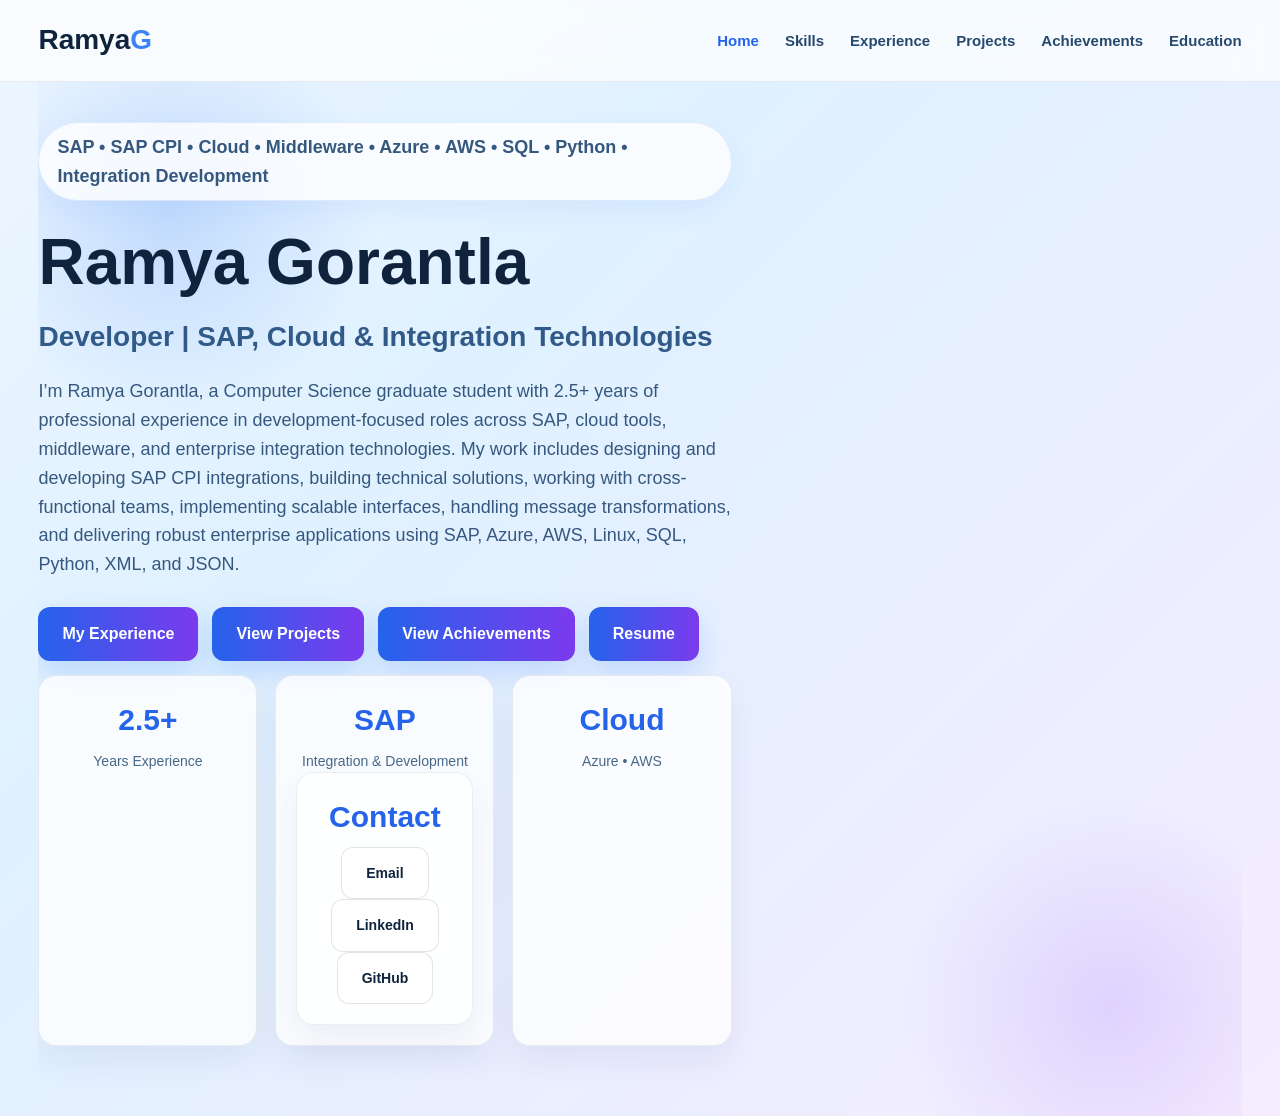
==== index.html @ f5496188 "Update index.html" ====
<!DOCTYPE html>
<html lang="en">
<head>
  <meta charset="UTF-8" />
  <meta name="viewport" content="width=device-width, initial-scale=1.0" />
  <title>Ramya Gorantla | Portfolio</title>
  <link rel="stylesheet" href="style.css" />
</head>
<body>

  <nav class="navbar">
    <div class="nav-container">
      <div class="logo">Ramya<span>G</span></div>
      <ul class="nav-links">
        <li><a class="active" href="index.html">Home</a></li>
        <li><a href="skills.html">Skills</a></li>
        <li><a href="experience.html">Experience</a></li>
        <li><a href="projects.html">Projects</a></li>
        <li><a href="achievements.html">Achievements</a></li>
        <li><a href="education.html">Education</a></li>
      </ul>
    </div>
  </nav>

  <div class="container">
    <section class="hero">
      <div class="hero-left">
        <p class="tag">SAP • SAP CPI • Cloud • Middleware • Azure • AWS • SQL • Python • Integration Development</p>
        <h1>Ramya Gorantla</h1>
        <h2>Developer | SAP, Cloud & Integration Technologies</h2>
        <p>
          I’m Ramya Gorantla, a Computer Science graduate student with 2.5+ years of professional experience in development-focused roles across SAP, cloud tools, middleware, and enterprise integration technologies. 
          My work includes designing and developing SAP CPI integrations, building technical solutions, working with cross-functional teams, implementing scalable interfaces, handling message transformations, and delivering robust enterprise applications using SAP, Azure, AWS, Linux, SQL, Python, XML, and JSON.
        </p>

        <div class="hero-buttons">
          <a class="btn btn-primary" href="experience.html">My Experience</a>
          <a class="btn btn-primary" href="projects.html">View Projects</a>
          <a class="btn btn-primary" href="achievements.html">View Achievements</a>
          <a class="btn btn-primary" href="Ramya_Gorantla_Resume.pdf" target="_blank">Resume</a
          
        </div>

        <div class="quick-info">
          <div class="info-box">
            <h3>2.5+</h3>
            <p>Years Experience</p>
          </div>
          <div class="info-box">
            <h3>SAP</h3>
            <p>Integration & Development</p>
          <div class="info-box">
            <h3>Contact</h3>
            <p><a class="btn btn-secondary" href="mailto:ramyagorantla786@gmail.com">Email</a>
              <a class="btn btn-secondary" href="https://www.linkedin.com/in/ramya-gorantla-396429210">LinkedIn</a>
              <a class="btn btn-secondary" href="https://github.com/ramyagorantla-dev">GitHub</a></p>
          </div>
          </div>
          <div class="info-box">
            <h3>Cloud</h3>
            <p>Azure • AWS</p>
          </div>
          </div>
        </div>
</div>
</body>
</html>
---- style.css ----
* {
  margin: 0;
  padding: 0;
  box-sizing: border-box;
  font-family: "Segoe UI", Arial, sans-serif;
}

html {
  scroll-behavior: smooth;
}

body {
  background: linear-gradient(135deg, #eef6ff 0%, #dff1ff 35%, #f5ecff 100%);
  color: #10233d;
  line-height: 1.6;
  min-height: 100vh;
}

a {
  text-decoration: none;
  color: inherit;
}

.navbar {
  width: 100%;
  background: rgba(255, 255, 255, 0.7);
  backdrop-filter: blur(14px);
  border-bottom: 1px solid rgba(16, 35, 61, 0.08);
  position: sticky;
  top: 0;
  z-index: 1000;
}

.nav-container {
  width: 94%;
  max-width: 1400px;
  margin: auto;
  display: flex;
  justify-content: space-between;
  align-items: center;
  padding: 18px 0;
}

.logo {
  font-size: 28px;
  font-weight: 800;
  color: #10233d;
}

.logo span {
  color: #3b82f6;
}

.nav-links {
  list-style: none;
  display: flex;
  gap: 26px;
  flex-wrap: wrap;
}

.nav-links a {
  color: #28496e;
  font-size: 15px;
  font-weight: 600;
  transition: 0.3s ease;
}

.nav-links a:hover,
.nav-links a.active {
  color: #2563eb;
}

.container {
  width: 94%;
  max-width: 1400px;
  margin: auto;
}

.hero {
  min-height: calc(100vh - 80px);
  display: grid;
  grid-template-columns: 1.2fr 0.8fr;
  gap: 48px;
  align-items: center;
  padding: 40px 0;
  position: relative;
  overflow: hidden;
}

.hero::before {
  content: "";
  position: absolute;
  width: 420px;
  height: 420px;
  background: radial-gradient(circle, rgba(59,130,246,0.22), transparent 70%);
  top: -80px;
  left: -80px;
  border-radius: 50%;
}

.hero::after {
  content: "";
  position: absolute;
  width: 420px;
  height: 420px;
  background: radial-gradient(circle, rgba(139,92,246,0.18), transparent 70%);
  bottom: -100px;
  right: -80px;
  border-radius: 50%;
}

.hero-left,
.hero-right {
  position: relative;
  z-index: 2;
}

.tag {
  display: inline-block;
  padding: 10px 18px;
  background: rgba(255, 255, 255, 0.8);
  color: #2563eb;
  border: 1px solid rgba(37, 99, 235, 0.12);
  border-radius: 999px;
  margin-bottom: 20px;
  font-size: 14px;
  font-weight: 700;
  box-shadow: 0 10px 25px rgba(59,130,246,0.08);
}

.hero-left h1 {
  font-size: 64px;
  line-height: 1.05;
  margin-bottom: 18px;
  color: #10233d;
}

.hero-left h2 {
  color: #315a88;
  font-size: 28px;
  font-weight: 600;
  margin-bottom: 18px;
}

.hero-left p {
  color: #36587e;
  font-size: 18px;
  max-width: 760px;
  margin-bottom: 28px;
}

.hero-buttons {
  display: flex;
  gap: 14px;
  flex-wrap: wrap;
  margin-bottom: 30px;
}

.btn {
  display: inline-block;
  padding: 14px 24px;
  border-radius: 12px;
  font-weight: 700;
  transition: 0.3s ease;
}

.btn-primary {
  background: linear-gradient(90deg, #2563eb, #7c3aed);
  color: white;
  box-shadow: 0 12px 28px rgba(59,130,246,0.22);
}

.btn-primary:hover {
  transform: translateY(-2px);
}

.btn-secondary {
  border: 1px solid rgba(16, 35, 61, 0.12);
  color: #10233d;
  background: rgba(255, 255, 255, 0.75);
}

.btn-secondary:hover {
  background: white;
}

.quick-info {
  display: grid;
  grid-template-columns: repeat(3, 1fr);
  gap: 18px;
}

.info-box {
  background: rgba(255, 255, 255, 0.78);
  border: 1px solid rgba(16, 35, 61, 0.08);
  padding: 20px;
  border-radius: 18px;
  text-align: center;
  box-shadow: 0 16px 32px rgba(16,35,61,0.06);
}

.info-box h3 {
  color: #2563eb;
  font-size: 30px;
  margin-bottom: 6px;
}

.info-box p {
  margin: 0;
  font-size: 14px;
  color: #486887;
}

.profile-card {
  max-width: 390px;
  margin: auto;
  background: rgba(255, 255, 255, 0.8);
  border: 1px solid rgba(16, 35, 61, 0.08);
  border-radius: 28px;
  padding: 36px 30px;
  text-align: center;
  box-shadow: 0 22px 50px rgba(16,35,61,0.10);
}

.profile-circle {
  width: 118px;
  height: 118px;
  border-radius: 50%;
  background: linear-gradient(135deg, #2563eb, #7c3aed);
  display: flex;
  align-items: center;
  justify-content: center;
  margin: 0 auto 20px;
  font-size: 36px;
  font-weight: 800;
  color: white;
}

.profile-card h3 {
  font-size: 30px;
  margin-bottom: 8px;
  color: #10233d;
}

.profile-card p {
  color: #45678a;
  margin-bottom: 18px;
}

.profile-tags {
  display: flex;
  flex-wrap: wrap;
  gap: 10px;
  justify-content: center;
}

.profile-tags span {
  padding: 8px 12px;
  background: #eef6ff;
  border-radius: 999px;
  font-size: 13px;
  color: #28507d;
  border: 1px solid rgba(37,99,235,0.08);
}

.page-section {
  padding: 60px 0 80px;
  min-height: calc(100vh - 80px);
}

.page-title {
  font-size: 46px;
  margin-bottom: 14px;
  color: #10233d;
}

.page-subtitle {
  color: #496b90;
  font-size: 18px;
  margin-bottom: 34px;
}

.back-link {
  display: inline-flex;
  align-items: center;
  gap: 8px;
  margin-bottom: 22px;
  color: #2563eb;
  font-weight: 700;
  font-size: 16px;
}

.back-link:hover {
  color: #1d4ed8;
}

.grid-2 {
  display: grid;
  grid-template-columns: repeat(2, 1fr);
  gap: 26px;
}

.grid-3 {
  display: grid;
  grid-template-columns: repeat(3, 1fr);
  gap: 26px;
}

.card {
  background: rgba(255, 255, 255, 0.82);
  border: 1px solid rgba(16, 35, 61, 0.08);
  border-radius: 24px;
  padding: 30px;
  transition: 0.3s ease;
  box-shadow: 0 16px 34px rgba(16,35,61,0.06);
}

.card:hover {
  transform: translateY(-6px);
  box-shadow: 0 20px 40px rgba(16,35,61,0.10);
}

.card h3 {
  margin-bottom: 12px;
  color: #10233d;
}

.card h4 {
  margin-bottom: 10px;
  color: #2563eb;
  font-weight: 700;
}

.card p,
.card li {
  color: #46698d;
}

.card ul {
  padding-left: 18px;
}

.card li {
  margin-bottom: 10px;
}

.project-link {
  display: inline-block;
  margin-top: 18px;
  padding: 12px 18px;
  background: linear-gradient(90deg, #2563eb, #7c3aed);
  color: #ffffff;
  font-weight: 700;
  border-radius: 12px;
  box-shadow: 0 10px 24px rgba(37,99,235,0.18);
}

.project-link:hover {
  transform: translateY(-2px);
}

.footer {
  text-align: center;
  padding: 24px 0 36px;
  color: #5a7595;
  font-size: 14px;
}

@media (max-width: 992px) {
  .hero,
  .grid-2,
  .grid-3,
  .quick-info {
    grid-template-columns: 1fr;
  }

  .nav-container {
    flex-direction: column;
    gap: 14px;
  }

  .hero-left h1 {
    font-size: 46px;
  }

  .hero {
    min-height: auto;
    padding: 50px 0;
  }
}

@media (max-width: 576px) {
  .hero-left h1 {
    font-size: 36px;
  }

  .page-title {
    font-size: 34px;
  }

  .hero-left h2 {
    font-size: 22px;
  }

  .container,
  .nav-container {
    width: 92%;
  }
}
.contact-links{
display:flex;
gap:15px;
margin-top:20px;
}

.contact-links a{
padding:10px 18px;
background:linear-gradient(135deg,#2563eb,#7c3aed);
color:white;
border-radius:8px;
text-decoration:none;
font-weight:600;
transition:0.3s;
}

.contact-links a:hover{
transform:translateY(-2px);
box-shadow:0 6px 15px rgba(0,0,0,0.2);
}
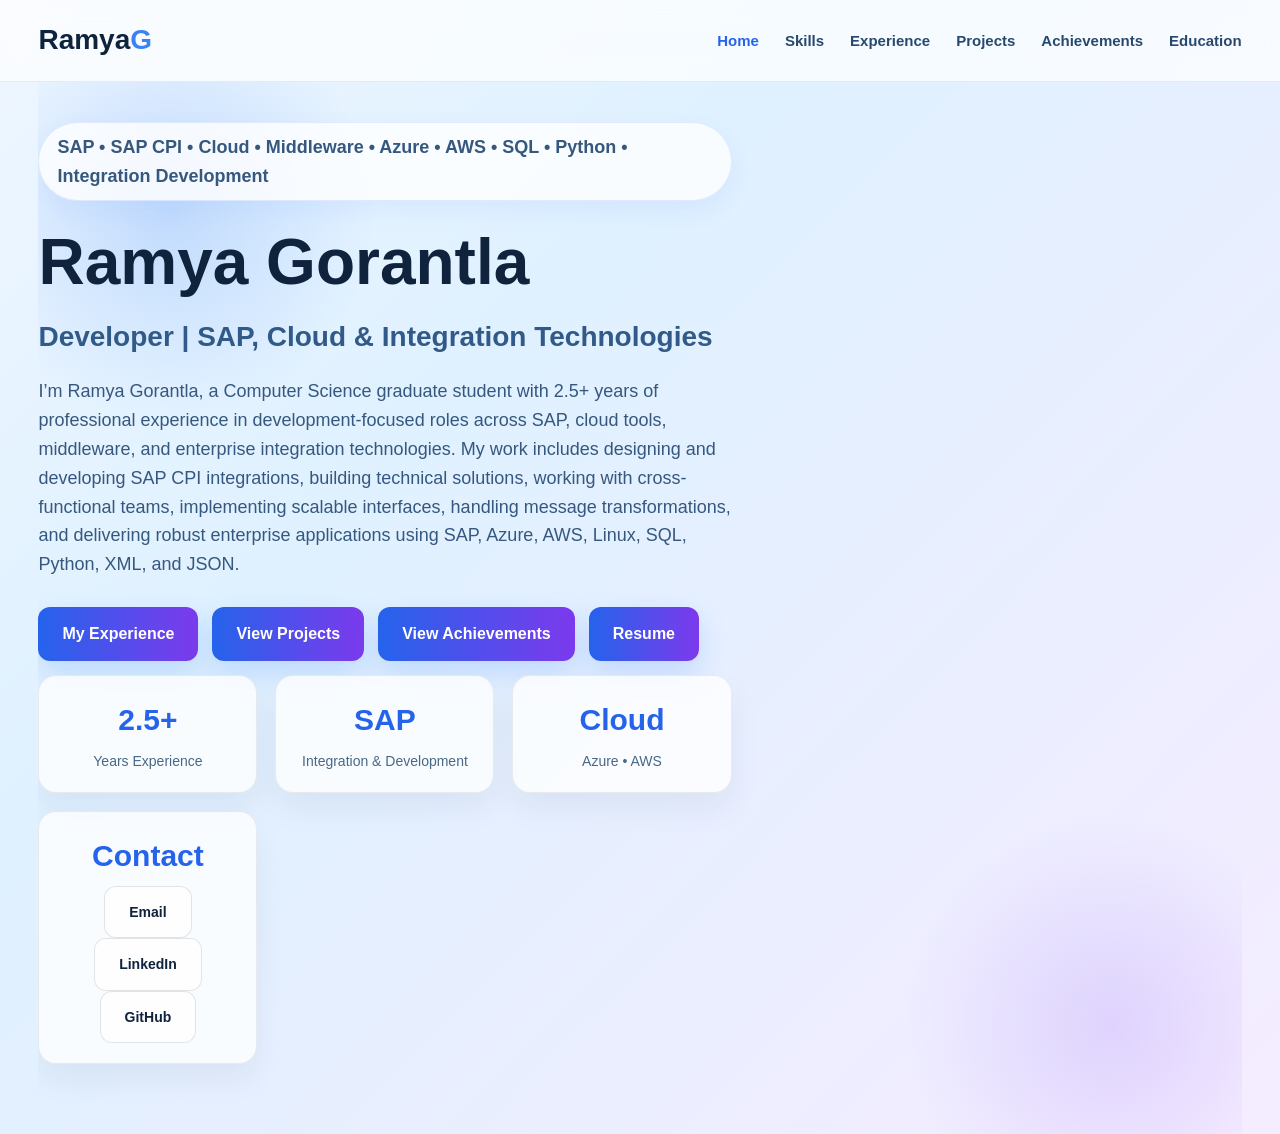
==== commit 2b94442d: "Update index.html" ====
--- a/index.html
+++ b/index.html
@@ -41,7 +41,7 @@
           
         </div>
 
-        <div class="quick-info">
+          <div class="quick-info">
           <div class="info-box">
             <h3>2.5+</h3>
             <p>Years Experience</p>
@@ -49,19 +49,19 @@
           <div class="info-box">
             <h3>SAP</h3>
             <p>Integration & Development</p>
+          </div>
+          <div class="info-box">
+            <h3>Cloud</h3>
+            <p>Azure • AWS</p>
+          </div>
           <div class="info-box">
             <h3>Contact</h3>
             <p><a class="btn btn-secondary" href="mailto:ramyagorantla786@gmail.com">Email</a>
               <a class="btn btn-secondary" href="https://www.linkedin.com/in/ramya-gorantla-396429210">LinkedIn</a>
               <a class="btn btn-secondary" href="https://github.com/ramyagorantla-dev">GitHub</a></p>
           </div>
-          </div>
-          <div class="info-box">
-            <h3>Cloud</h3>
-            <p>Azure • AWS</p>
-          </div>
-          </div>
         </div>
-</div>
+      </div>
+</body>
 </body>
 </html>
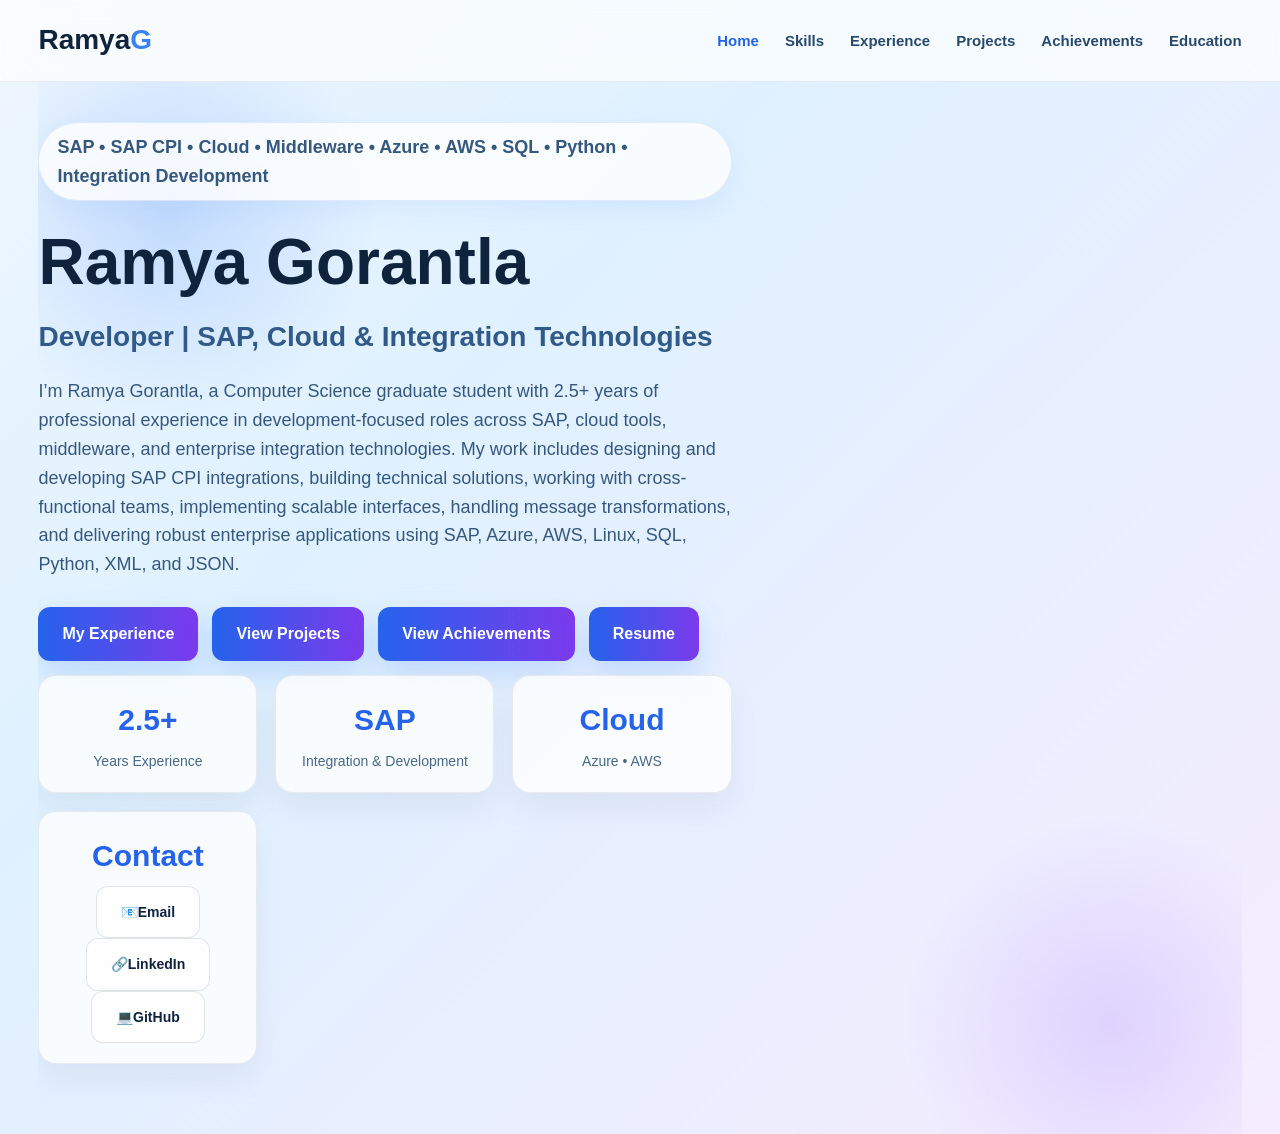
==== commit 4cabd243: "Update index.html" ====
--- a/index.html
+++ b/index.html
@@ -56,9 +56,9 @@
           </div>
           <div class="info-box">
             <h3>Contact</h3>
-            <p><a class="btn btn-secondary" href="mailto:ramyagorantla786@gmail.com">Email</a>
-              <a class="btn btn-secondary" href="https://www.linkedin.com/in/ramya-gorantla-396429210">LinkedIn</a>
-              <a class="btn btn-secondary" href="https://github.com/ramyagorantla-dev">GitHub</a></p>
+            <p><a class="btn btn-secondary" href="mailto:ramyagorantla786@gmail.com">📧Email</a>
+              <a class="btn btn-secondary" href="https://www.linkedin.com/in/ramya-gorantla-396429210">🔗LinkedIn</a>
+              <a class="btn btn-secondary" href="https://github.com/ramyagorantla-dev">💻GitHub</a></p>
           </div>
         </div>
       </div>
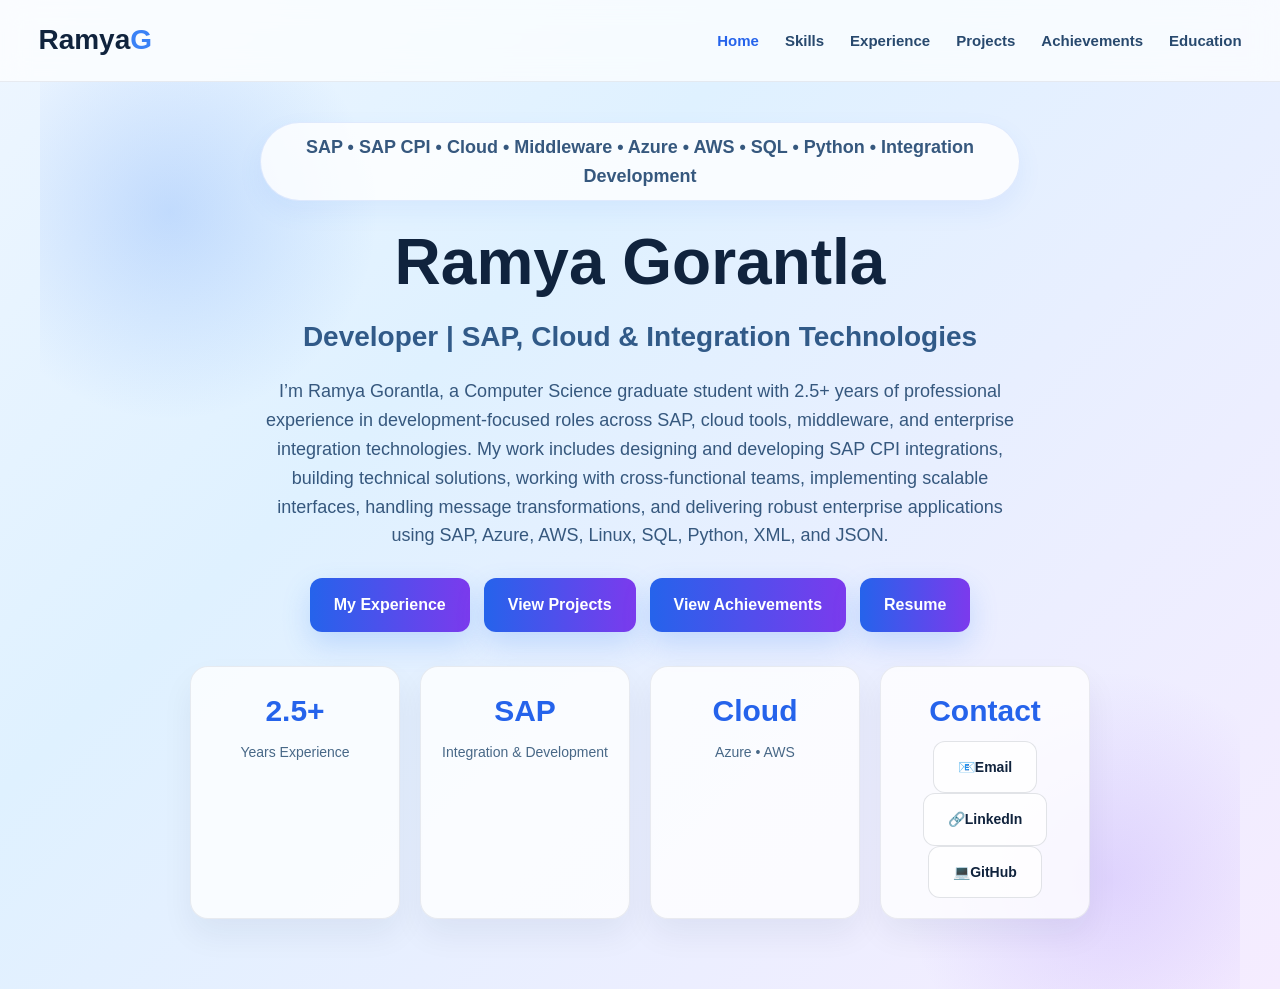
==== commit 60c1bc4f: "Update index.html" ====
--- a/index.html
+++ b/index.html
@@ -56,9 +56,10 @@
           </div>
           <div class="info-box">
             <h3>Contact</h3>
-            <p><a class="btn btn-secondary" href="mailto:ramyagorantla786@gmail.com">📧Email</a>
+            <p><a class="btn btn-secondary" href="mailto:ramyagorantla786@gmail.com">📧Email</a> 
               <a class="btn btn-secondary" href="https://www.linkedin.com/in/ramya-gorantla-396429210">🔗LinkedIn</a>
-              <a class="btn btn-secondary" href="https://github.com/ramyagorantla-dev">💻GitHub</a></p>
+              <a class="btn btn-secondary" href="https://github.com/ramyagorantla-dev">💻GitHub</a>
+            </p>
           </div>
         </div>
       </div>
--- a/style.css
+++ b/style.css
@@ -1,429 +1,397 @@
-* {
-  margin: 0;
-  padding: 0;
-  box-sizing: border-box;
-  font-family: "Segoe UI", Arial, sans-serif;
-}
-
-html {
-  scroll-behavior: smooth;
-}
-
-body {
-  background: linear-gradient(135deg, #eef6ff 0%, #dff1ff 35%, #f5ecff 100%);
-  color: #10233d;
-  line-height: 1.6;
-  min-height: 100vh;
-}
-
-a {
-  text-decoration: none;
-  color: inherit;
-}
-
-.navbar {
-  width: 100%;
-  background: rgba(255, 255, 255, 0.7);
-  backdrop-filter: blur(14px);
-  border-bottom: 1px solid rgba(16, 35, 61, 0.08);
-  position: sticky;
-  top: 0;
-  z-index: 1000;
-}
-
-.nav-container {
-  width: 94%;
-  max-width: 1400px;
-  margin: auto;
-  display: flex;
-  justify-content: space-between;
-  align-items: center;
-  padding: 18px 0;
-}
-
-.logo {
-  font-size: 28px;
-  font-weight: 800;
-  color: #10233d;
-}
-
-.logo span {
-  color: #3b82f6;
-}
-
-.nav-links {
-  list-style: none;
-  display: flex;
-  gap: 26px;
-  flex-wrap: wrap;
-}
-
-.nav-links a {
-  color: #28496e;
-  font-size: 15px;
-  font-weight: 600;
-  transition: 0.3s ease;
+*{
+margin:0;
+padding:0;
+box-sizing:border-box;
+font-family:"Segoe UI",Arial,sans-serif;
+}
+
+html{
+scroll-behavior:smooth;
+}
+
+body{
+background:linear-gradient(135deg,#eef6ff 0%,#dff1ff 35%,#f5ecff 100%);
+color:#10233d;
+line-height:1.6;
+min-height:100vh;
+}
+
+a{
+text-decoration:none;
+color:inherit;
+}
+
+.navbar{
+width:100%;
+background:rgba(255,255,255,0.7);
+backdrop-filter:blur(14px);
+border-bottom:1px solid rgba(16,35,61,0.08);
+position:sticky;
+top:0;
+z-index:1000;
+}
+
+.nav-container{
+width:94%;
+max-width:1400px;
+margin:auto;
+display:flex;
+justify-content:space-between;
+align-items:center;
+padding:18px 0;
+}
+
+.logo{
+font-size:28px;
+font-weight:800;
+color:#10233d;
+}
+
+.logo span{
+color:#3b82f6;
+}
+
+.nav-links{
+list-style:none;
+display:flex;
+gap:26px;
+flex-wrap:wrap;
+}
+
+.nav-links a{
+color:#28496e;
+font-size:15px;
+font-weight:600;
+transition:0.3s ease;
 }
 
 .nav-links a:hover,
-.nav-links a.active {
-  color: #2563eb;
-}
-
-.container {
-  width: 94%;
-  max-width: 1400px;
-  margin: auto;
-}
-
-.hero {
-  min-height: calc(100vh - 80px);
-  display: grid;
-  grid-template-columns: 1.2fr 0.8fr;
-  gap: 48px;
-  align-items: center;
-  padding: 40px 0;
-  position: relative;
-  overflow: hidden;
-}
-
-.hero::before {
-  content: "";
-  position: absolute;
-  width: 420px;
-  height: 420px;
-  background: radial-gradient(circle, rgba(59,130,246,0.22), transparent 70%);
-  top: -80px;
-  left: -80px;
-  border-radius: 50%;
-}
-
-.hero::after {
-  content: "";
-  position: absolute;
-  width: 420px;
-  height: 420px;
-  background: radial-gradient(circle, rgba(139,92,246,0.18), transparent 70%);
-  bottom: -100px;
-  right: -80px;
-  border-radius: 50%;
-}
-
-.hero-left,
-.hero-right {
-  position: relative;
-  z-index: 2;
-}
-
-.tag {
-  display: inline-block;
-  padding: 10px 18px;
-  background: rgba(255, 255, 255, 0.8);
-  color: #2563eb;
-  border: 1px solid rgba(37, 99, 235, 0.12);
-  border-radius: 999px;
-  margin-bottom: 20px;
-  font-size: 14px;
-  font-weight: 700;
-  box-shadow: 0 10px 25px rgba(59,130,246,0.08);
-}
-
-.hero-left h1 {
-  font-size: 64px;
-  line-height: 1.05;
-  margin-bottom: 18px;
-  color: #10233d;
-}
-
-.hero-left h2 {
-  color: #315a88;
-  font-size: 28px;
-  font-weight: 600;
-  margin-bottom: 18px;
-}
-
-.hero-left p {
-  color: #36587e;
-  font-size: 18px;
-  max-width: 760px;
-  margin-bottom: 28px;
-}
-
-.hero-buttons {
-  display: flex;
-  gap: 14px;
-  flex-wrap: wrap;
-  margin-bottom: 30px;
-}
-
-.btn {
-  display: inline-block;
-  padding: 14px 24px;
-  border-radius: 12px;
-  font-weight: 700;
-  transition: 0.3s ease;
-}
-
-.btn-primary {
-  background: linear-gradient(90deg, #2563eb, #7c3aed);
-  color: white;
-  box-shadow: 0 12px 28px rgba(59,130,246,0.22);
-}
-
-.btn-primary:hover {
-  transform: translateY(-2px);
-}
-
-.btn-secondary {
-  border: 1px solid rgba(16, 35, 61, 0.12);
-  color: #10233d;
-  background: rgba(255, 255, 255, 0.75);
-}
-
-.btn-secondary:hover {
-  background: white;
-}
-
-.quick-info {
-  display: grid;
-  grid-template-columns: repeat(3, 1fr);
-  gap: 18px;
-}
-
-.info-box {
-  background: rgba(255, 255, 255, 0.78);
-  border: 1px solid rgba(16, 35, 61, 0.08);
-  padding: 20px;
-  border-radius: 18px;
-  text-align: center;
-  box-shadow: 0 16px 32px rgba(16,35,61,0.06);
-}
-
-.info-box h3 {
-  color: #2563eb;
-  font-size: 30px;
-  margin-bottom: 6px;
-}
-
-.info-box p {
-  margin: 0;
-  font-size: 14px;
-  color: #486887;
-}
-
-.profile-card {
-  max-width: 390px;
-  margin: auto;
-  background: rgba(255, 255, 255, 0.8);
-  border: 1px solid rgba(16, 35, 61, 0.08);
-  border-radius: 28px;
-  padding: 36px 30px;
-  text-align: center;
-  box-shadow: 0 22px 50px rgba(16,35,61,0.10);
-}
-
-.profile-circle {
-  width: 118px;
-  height: 118px;
-  border-radius: 50%;
-  background: linear-gradient(135deg, #2563eb, #7c3aed);
-  display: flex;
-  align-items: center;
-  justify-content: center;
-  margin: 0 auto 20px;
-  font-size: 36px;
-  font-weight: 800;
-  color: white;
-}
-
-.profile-card h3 {
-  font-size: 30px;
-  margin-bottom: 8px;
-  color: #10233d;
-}
-
-.profile-card p {
-  color: #45678a;
-  margin-bottom: 18px;
-}
-
-.profile-tags {
-  display: flex;
-  flex-wrap: wrap;
-  gap: 10px;
-  justify-content: center;
-}
-
-.profile-tags span {
-  padding: 8px 12px;
-  background: #eef6ff;
-  border-radius: 999px;
-  font-size: 13px;
-  color: #28507d;
-  border: 1px solid rgba(37,99,235,0.08);
-}
-
-.page-section {
-  padding: 60px 0 80px;
-  min-height: calc(100vh - 80px);
-}
-
-.page-title {
-  font-size: 46px;
-  margin-bottom: 14px;
-  color: #10233d;
-}
-
-.page-subtitle {
-  color: #496b90;
-  font-size: 18px;
-  margin-bottom: 34px;
-}
-
-.back-link {
-  display: inline-flex;
-  align-items: center;
-  gap: 8px;
-  margin-bottom: 22px;
-  color: #2563eb;
-  font-weight: 700;
-  font-size: 16px;
-}
-
-.back-link:hover {
-  color: #1d4ed8;
-}
-
-.grid-2 {
-  display: grid;
-  grid-template-columns: repeat(2, 1fr);
-  gap: 26px;
-}
-
-.grid-3 {
-  display: grid;
-  grid-template-columns: repeat(3, 1fr);
-  gap: 26px;
-}
-
-.card {
-  background: rgba(255, 255, 255, 0.82);
-  border: 1px solid rgba(16, 35, 61, 0.08);
-  border-radius: 24px;
-  padding: 30px;
-  transition: 0.3s ease;
-  box-shadow: 0 16px 34px rgba(16,35,61,0.06);
-}
-
-.card:hover {
-  transform: translateY(-6px);
-  box-shadow: 0 20px 40px rgba(16,35,61,0.10);
-}
-
-.card h3 {
-  margin-bottom: 12px;
-  color: #10233d;
-}
-
-.card h4 {
-  margin-bottom: 10px;
-  color: #2563eb;
-  font-weight: 700;
-}
-
-.card p,
-.card li {
-  color: #46698d;
-}
-
-.card ul {
-  padding-left: 18px;
-}
-
-.card li {
-  margin-bottom: 10px;
-}
-
-.project-link {
-  display: inline-block;
-  margin-top: 18px;
-  padding: 12px 18px;
-  background: linear-gradient(90deg, #2563eb, #7c3aed);
-  color: #ffffff;
-  font-weight: 700;
-  border-radius: 12px;
-  box-shadow: 0 10px 24px rgba(37,99,235,0.18);
-}
-
-.project-link:hover {
-  transform: translateY(-2px);
-}
-
-.footer {
-  text-align: center;
-  padding: 24px 0 36px;
-  color: #5a7595;
-  font-size: 14px;
-}
-
-@media (max-width: 992px) {
-  .hero,
-  .grid-2,
-  .grid-3,
-  .quick-info {
-    grid-template-columns: 1fr;
-  }
-
-  .nav-container {
-    flex-direction: column;
-    gap: 14px;
-  }
-
-  .hero-left h1 {
-    font-size: 46px;
-  }
-
-  .hero {
-    min-height: auto;
-    padding: 50px 0;
-  }
-}
-
-@media (max-width: 576px) {
-  .hero-left h1 {
-    font-size: 36px;
-  }
-
-  .page-title {
-    font-size: 34px;
-  }
-
-  .hero-left h2 {
-    font-size: 22px;
-  }
-
-  .container,
-  .nav-container {
-    width: 92%;
-  }
-}
-.contact-links{
-display:flex;
-gap:15px;
+.nav-links a.active{
+color:#2563eb;
+}
+
+.container{
+width:94%;
+max-width:1200px;
+margin:auto;
+}
+
+.hero{
+min-height:calc(100vh - 80px);
+display:flex;
+justify-content:center;
+align-items:center;
+padding:40px 0;
+position:relative;
+overflow:hidden;
+text-align:center;
+}
+
+.hero::before{
+content:"";
+position:absolute;
+width:420px;
+height:420px;
+background:radial-gradient(circle,rgba(59,130,246,0.22),transparent 70%);
+top:-80px;
+left:-80px;
+border-radius:50%;
+}
+
+.hero::after{
+content:"";
+position:absolute;
+width:420px;
+height:420px;
+background:radial-gradient(circle,rgba(139,92,246,0.18),transparent 70%);
+bottom:-100px;
+right:-80px;
+border-radius:50%;
+}
+
+.hero-left{
+max-width:900px;
+margin:auto;
+position:relative;
+z-index:2;
+}
+
+.tag{
+display:inline-block;
+padding:10px 18px;
+background:rgba(255,255,255,0.8);
+color:#2563eb;
+border:1px solid rgba(37,99,235,0.12);
+border-radius:999px;
+margin-bottom:20px;
+font-size:14px;
+font-weight:700;
+box-shadow:0 10px 25px rgba(59,130,246,0.08);
+}
+
+.hero-left h1{
+font-size:64px;
+line-height:1.05;
+margin-bottom:18px;
+color:#10233d;
+}
+
+.hero-left h2{
+color:#315a88;
+font-size:28px;
+font-weight:600;
+margin-bottom:18px;
+}
+
+.hero-left p{
+color:#36587e;
+font-size:18px;
+max-width:760px;
+margin:auto;
+margin-bottom:28px;
+}
+
+.hero-buttons{
+display:flex;
+gap:14px;
+flex-wrap:wrap;
+margin-bottom:30px;
+justify-content:center;
+}
+
+.btn{
+display:inline-block;
+padding:14px 24px;
+border-radius:12px;
+font-weight:700;
+transition:0.3s ease;
+}
+
+.btn-primary{
+background:linear-gradient(90deg,#2563eb,#7c3aed);
+color:white;
+box-shadow:0 12px 28px rgba(59,130,246,0.22);
+}
+
+.btn-primary:hover{
+transform:translateY(-2px);
+}
+
+.btn-secondary{
+border:1px solid rgba(16,35,61,0.12);
+color:#10233d;
+background:rgba(255,255,255,0.75);
+}
+
+.btn-secondary:hover{
+background:white;
+}
+
+.quick-info{
+display:grid;
+grid-template-columns:repeat(4,1fr);
+gap:20px;
 margin-top:20px;
 }
 
-.contact-links a{
-padding:10px 18px;
+.info-box{
+background:rgba(255,255,255,0.78);
+border:1px solid rgba(16,35,61,0.08);
+padding:20px;
+border-radius:18px;
+text-align:center;
+box-shadow:0 16px 32px rgba(16,35,61,0.06);
+}
+
+.info-box h3{
+color:#2563eb;
+font-size:30px;
+margin-bottom:6px;
+}
+
+.info-box p{
+margin:0;
+font-size:14px;
+color:#486887;
+}
+
+.quick-info .info-box:last-child{
+grid-column:4;
+}
+
+.profile-card{
+max-width:390px;
+margin:auto;
+background:rgba(255,255,255,0.8);
+border:1px solid rgba(16,35,61,0.08);
+border-radius:28px;
+padding:36px 30px;
+text-align:center;
+box-shadow:0 22px 50px rgba(16,35,61,0.10);
+}
+
+.profile-circle{
+width:118px;
+height:118px;
+border-radius:50%;
 background:linear-gradient(135deg,#2563eb,#7c3aed);
+display:flex;
+align-items:center;
+justify-content:center;
+margin:0 auto 20px;
+font-size:36px;
+font-weight:800;
 color:white;
-border-radius:8px;
-text-decoration:none;
-font-weight:600;
-transition:0.3s;
-}
-
-.contact-links a:hover{
+}
+
+.page-section{
+padding:60px 0 80px;
+min-height:calc(100vh - 80px);
+}
+
+.page-title{
+font-size:46px;
+margin-bottom:14px;
+color:#10233d;
+}
+
+.page-subtitle{
+color:#496b90;
+font-size:18px;
+margin-bottom:34px;
+}
+
+.grid-2{
+display:grid;
+grid-template-columns:repeat(2,1fr);
+gap:26px;
+}
+
+.grid-3{
+display:grid;
+grid-template-columns:repeat(3,1fr);
+gap:26px;
+}
+
+.card{
+background:rgba(255,255,255,0.82);
+border:1px solid rgba(16,35,61,0.08);
+border-radius:24px;
+padding:30px;
+transition:0.3s ease;
+box-shadow:0 16px 34px rgba(16,35,61,0.06);
+}
+
+.card:hover{
+transform:translateY(-6px);
+box-shadow:0 20px 40px rgba(16,35,61,0.10);
+}
+
+.project-link{
+display:inline-block;
+margin-top:18px;
+padding:12px 18px;
+background:linear-gradient(90deg,#2563eb,#7c3aed);
+color:white;
+font-weight:700;
+border-radius:12px;
+box-shadow:0 10px 24px rgba(37,99,235,0.18);
+}
+
+.project-link:hover{
 transform:translateY(-2px);
-box-shadow:0 6px 15px rgba(0,0,0,0.2);
-}
+}
+
+.footer{
+text-align:center;
+padding:24px 0 36px;
+color:#5a7595;
+font-size:14px;
+}
+
+@media(max-width:992px){
+
+.hero,
+.grid-2,
+.grid-3,
+.quick-info{
+grid-template-columns:1fr;
+}
+
+.nav-container{
+flex-direction:column;
+gap:14px;
+}
+
+.hero-left h1{
+font-size:46px;
+}
+
+.hero{
+min-height:auto;
+padding:50px 0;
+}
+
+}
+
+@media(max-width:576px){
+
+.hero-left h1{
+font-size:36px;
+}
+
+.page-title{
+font-size:34px;
+}
+
+.hero-left h2{
+font-size:22px;
+}
+
+.container,
+.nav-container{
+width:92%;
+}
+
+}
+/* Center whole page */
+.container{
+max-width:1200px;
+margin:0 auto;
+}
+
+/* Center hero content */
+.hero{
+display:flex;
+justify-content:center;
+align-items:center;
+}
+
+/* Center text content */
+.hero-left{
+max-width:900px;
+margin:0 auto;
+text-align:center;
+}
+
+/* Center buttons */
+.hero-buttons{
+display:flex;
+justify-content:center;
+gap:14px;
+flex-wrap:wrap;
+}
+
+/* Info boxes layout */
+.quick-info{
+display:grid;
+grid-template-columns:repeat(4,1fr);
+gap:20px;
+margin-top:20px;
+}
+
+/* Contact card stays on right side */
+.quick-info .info-box:last-child{
+grid-column:4;
+}
+}
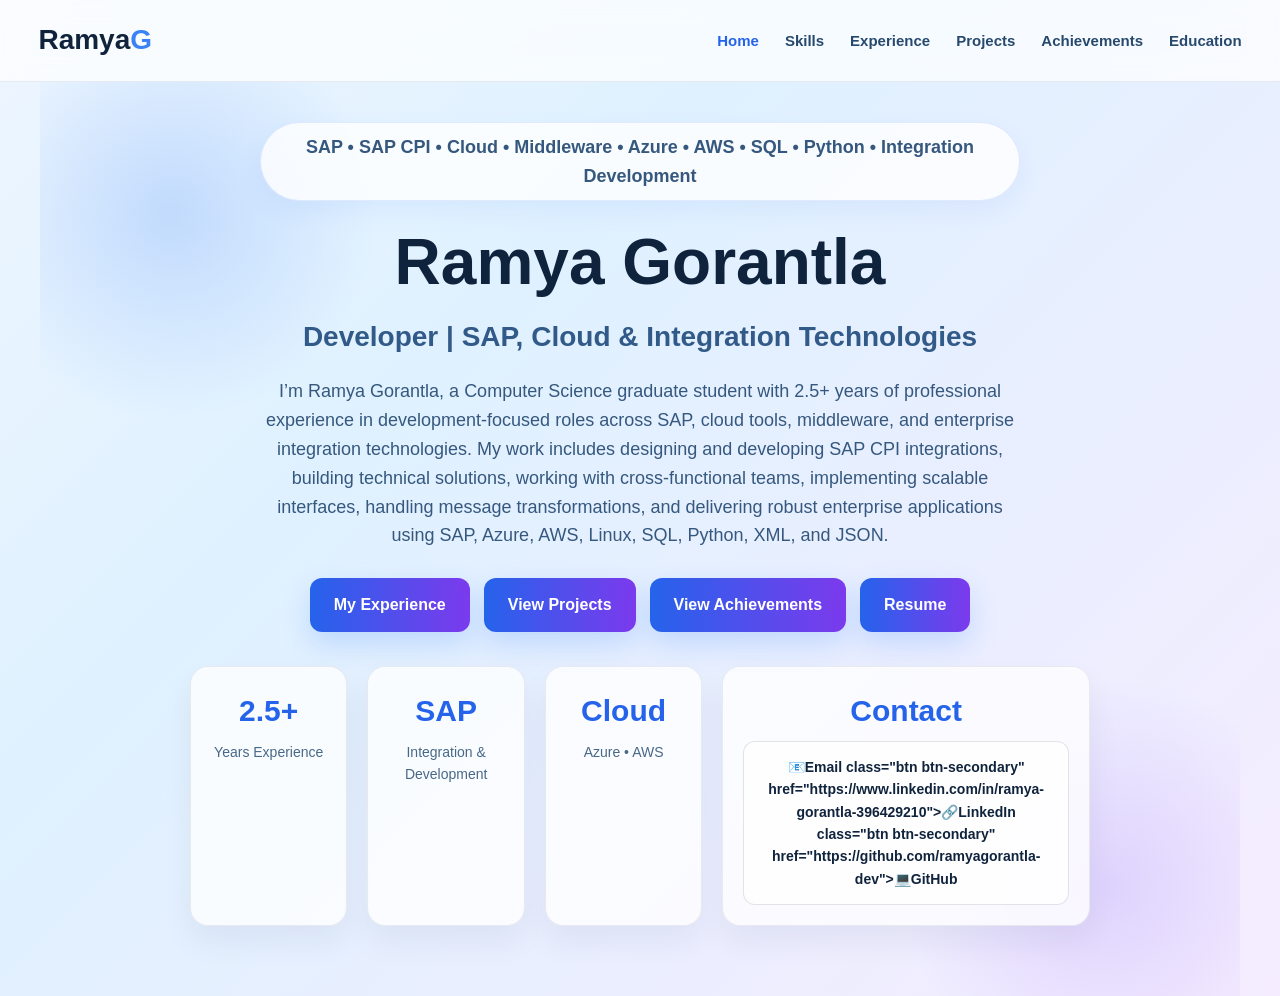
==== commit fe7e5781: "Update index.html" ====
--- a/index.html
+++ b/index.html
@@ -56,9 +56,7 @@
           </div>
           <div class="info-box">
             <h3>Contact</h3>
-            <p><a class="btn btn-secondary" href="mailto:ramyagorantla786@gmail.com">📧Email</a> 
-              <a class="btn btn-secondary" href="https://www.linkedin.com/in/ramya-gorantla-396429210">🔗LinkedIn</a>
-              <a class="btn btn-secondary" href="https://github.com/ramyagorantla-dev">💻GitHub</a>
+            <p><a class="btn btn-secondary" href="mailto:ramyagorantla786@gmail.com">📧Email class="btn btn-secondary" href="https://www.linkedin.com/in/ramya-gorantla-396429210">🔗LinkedIn class="btn btn-secondary" href="https://github.com/ramyagorantla-dev">💻GitHub</a>
             </p>
           </div>
         </div>
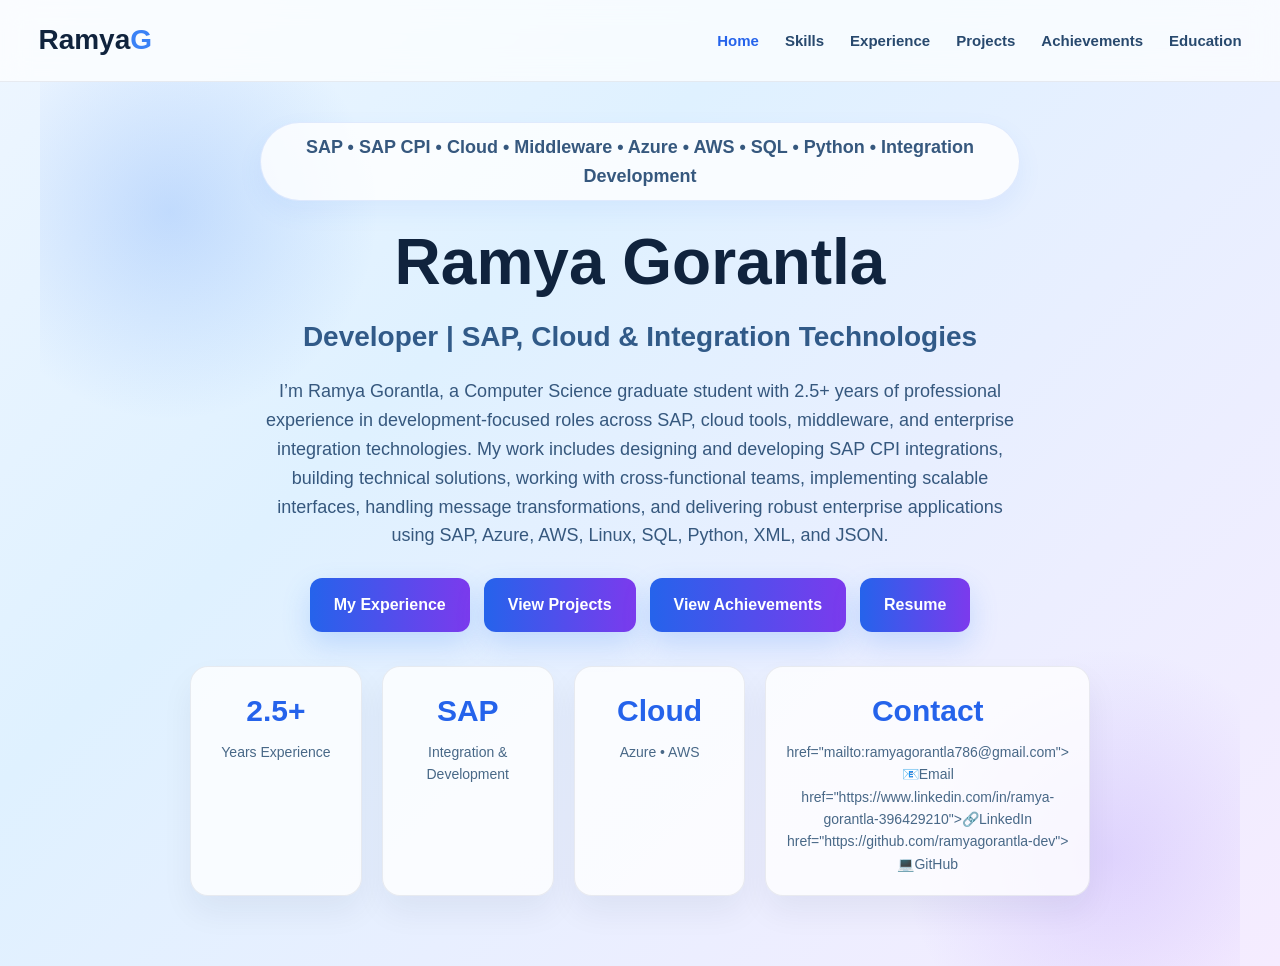
==== commit 8cc37d1c: "Update index.html" ====
--- a/index.html
+++ b/index.html
@@ -56,8 +56,7 @@
           </div>
           <div class="info-box">
             <h3>Contact</h3>
-            <p><a class="btn btn-secondary" href="mailto:ramyagorantla786@gmail.com">📧Email class="btn btn-secondary" href="https://www.linkedin.com/in/ramya-gorantla-396429210">🔗LinkedIn class="btn btn-secondary" href="https://github.com/ramyagorantla-dev">💻GitHub</a>
-            </p>
+            <p>href="mailto:ramyagorantla786@gmail.com">📧Email href="https://www.linkedin.com/in/ramya-gorantla-396429210">🔗LinkedIn href="https://github.com/ramyagorantla-dev">💻GitHub</p>
           </div>
         </div>
       </div>
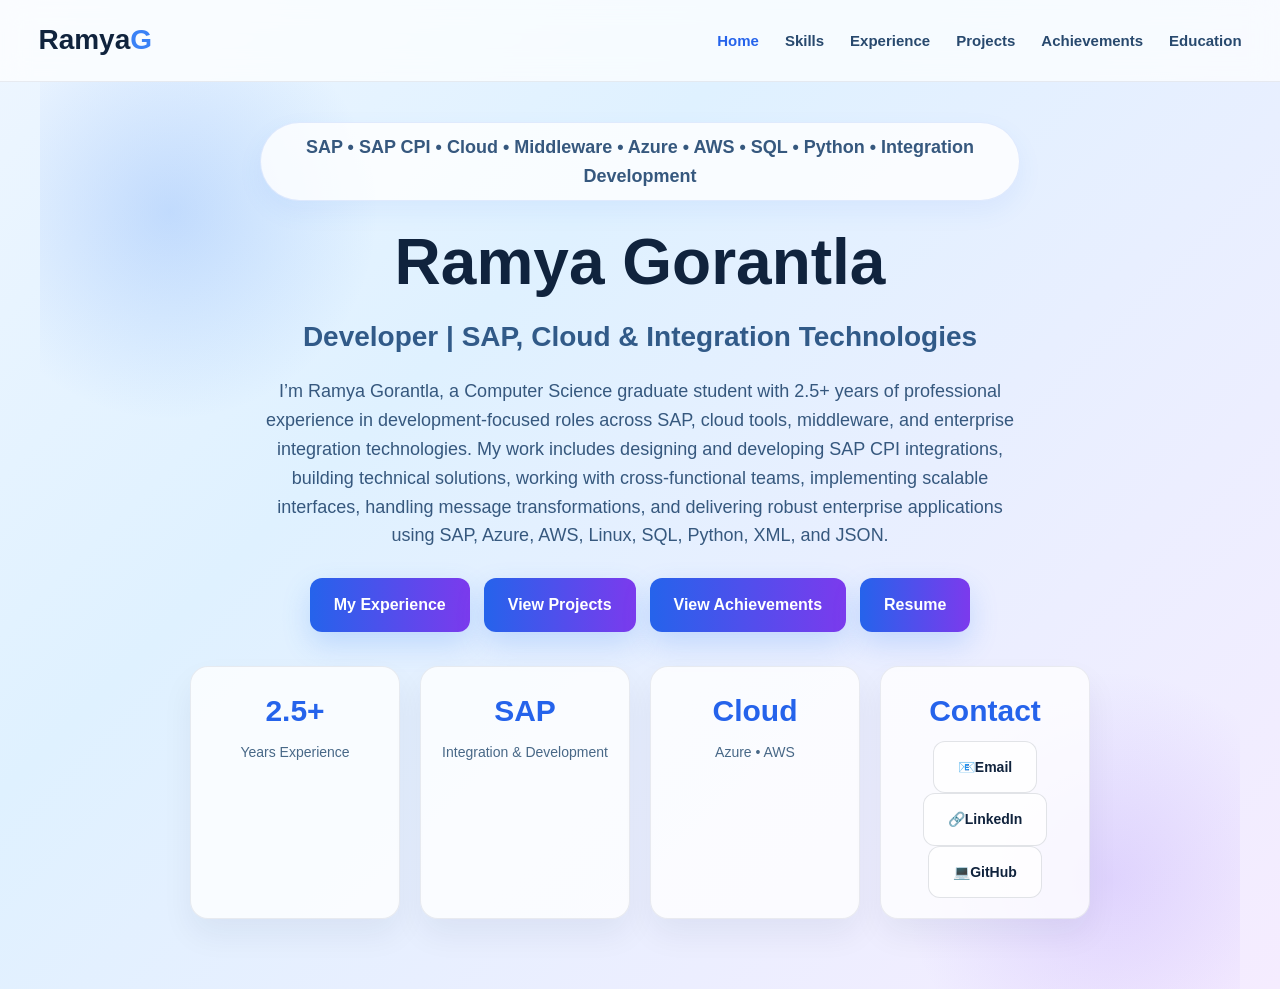
==== commit 9336ba24: "Update index.html" ====
--- a/index.html
+++ b/index.html
@@ -56,7 +56,7 @@
           </div>
           <div class="info-box">
             <h3>Contact</h3>
-            <p>href="mailto:ramyagorantla786@gmail.com">📧Email href="https://www.linkedin.com/in/ramya-gorantla-396429210">🔗LinkedIn href="https://github.com/ramyagorantla-dev">💻GitHub</p>
+            <p> <a class="btn btn-secondary"href="mailto:ramyagorantla786@gmail.com">📧Email</a> <a class="btn btn-secondary"href="https://www.linkedin.com/in/ramya-gorantla-396429210">🔗LinkedIn</a><a class="btn btn-secondary"href="https://github.com/ramyagorantla-dev">💻GitHub</a></p>
           </div>
         </div>
       </div>
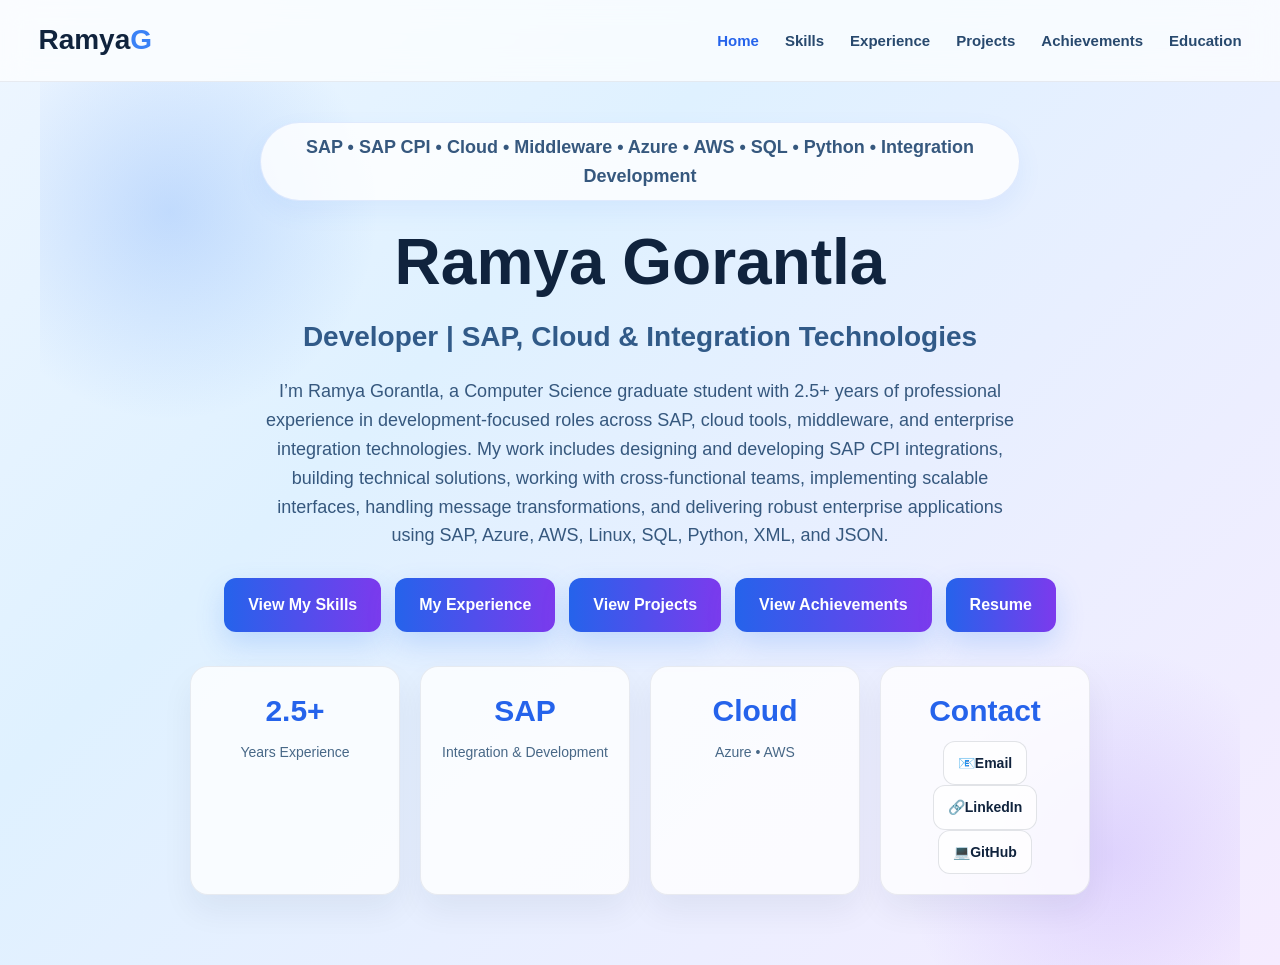
==== commit 8dd0f903: "Update index.html" ====
--- a/index.html
+++ b/index.html
@@ -34,6 +34,7 @@
         </p>
 
         <div class="hero-buttons">
+          <a class="btn btn-primary" href="skills.html">View My Skills</a>
           <a class="btn btn-primary" href="experience.html">My Experience</a>
           <a class="btn btn-primary" href="projects.html">View Projects</a>
           <a class="btn btn-primary" href="achievements.html">View Achievements</a>
@@ -56,7 +57,7 @@
           </div>
           <div class="info-box">
             <h3>Contact</h3>
-            <p> <a class="btn btn-secondary"href="mailto:ramyagorantla786@gmail.com">📧Email</a> <a class="btn btn-secondary"href="https://www.linkedin.com/in/ramya-gorantla-396429210">🔗LinkedIn</a><a class="btn btn-secondary"href="https://github.com/ramyagorantla-dev">💻GitHub</a></p>
+            <p><a class="btn btn-secondary"href="mailto:ramyagorantla786@gmail.com">📧Email</a><a class="btn btn-secondary"href="https://www.linkedin.com/in/ramya-gorantla-396429210">🔗LinkedIn</a><a class="btn btn-secondary"href="https://github.com/ramyagorantla-dev">💻GitHub</a></p>
           </div>
         </div>
       </div>
--- a/style.css
+++ b/style.css
@@ -395,3 +395,15 @@
 grid-column:4;
 }
 }
+/* Contact buttons in one row */
+.info-box p{
+display:flex;
+justify-content:center;
+gap:12px;
+flex-wrap:nowrap;
+}
+
+.info-box p a{
+display:inline-block;
+padding:10px 14px;
+}
